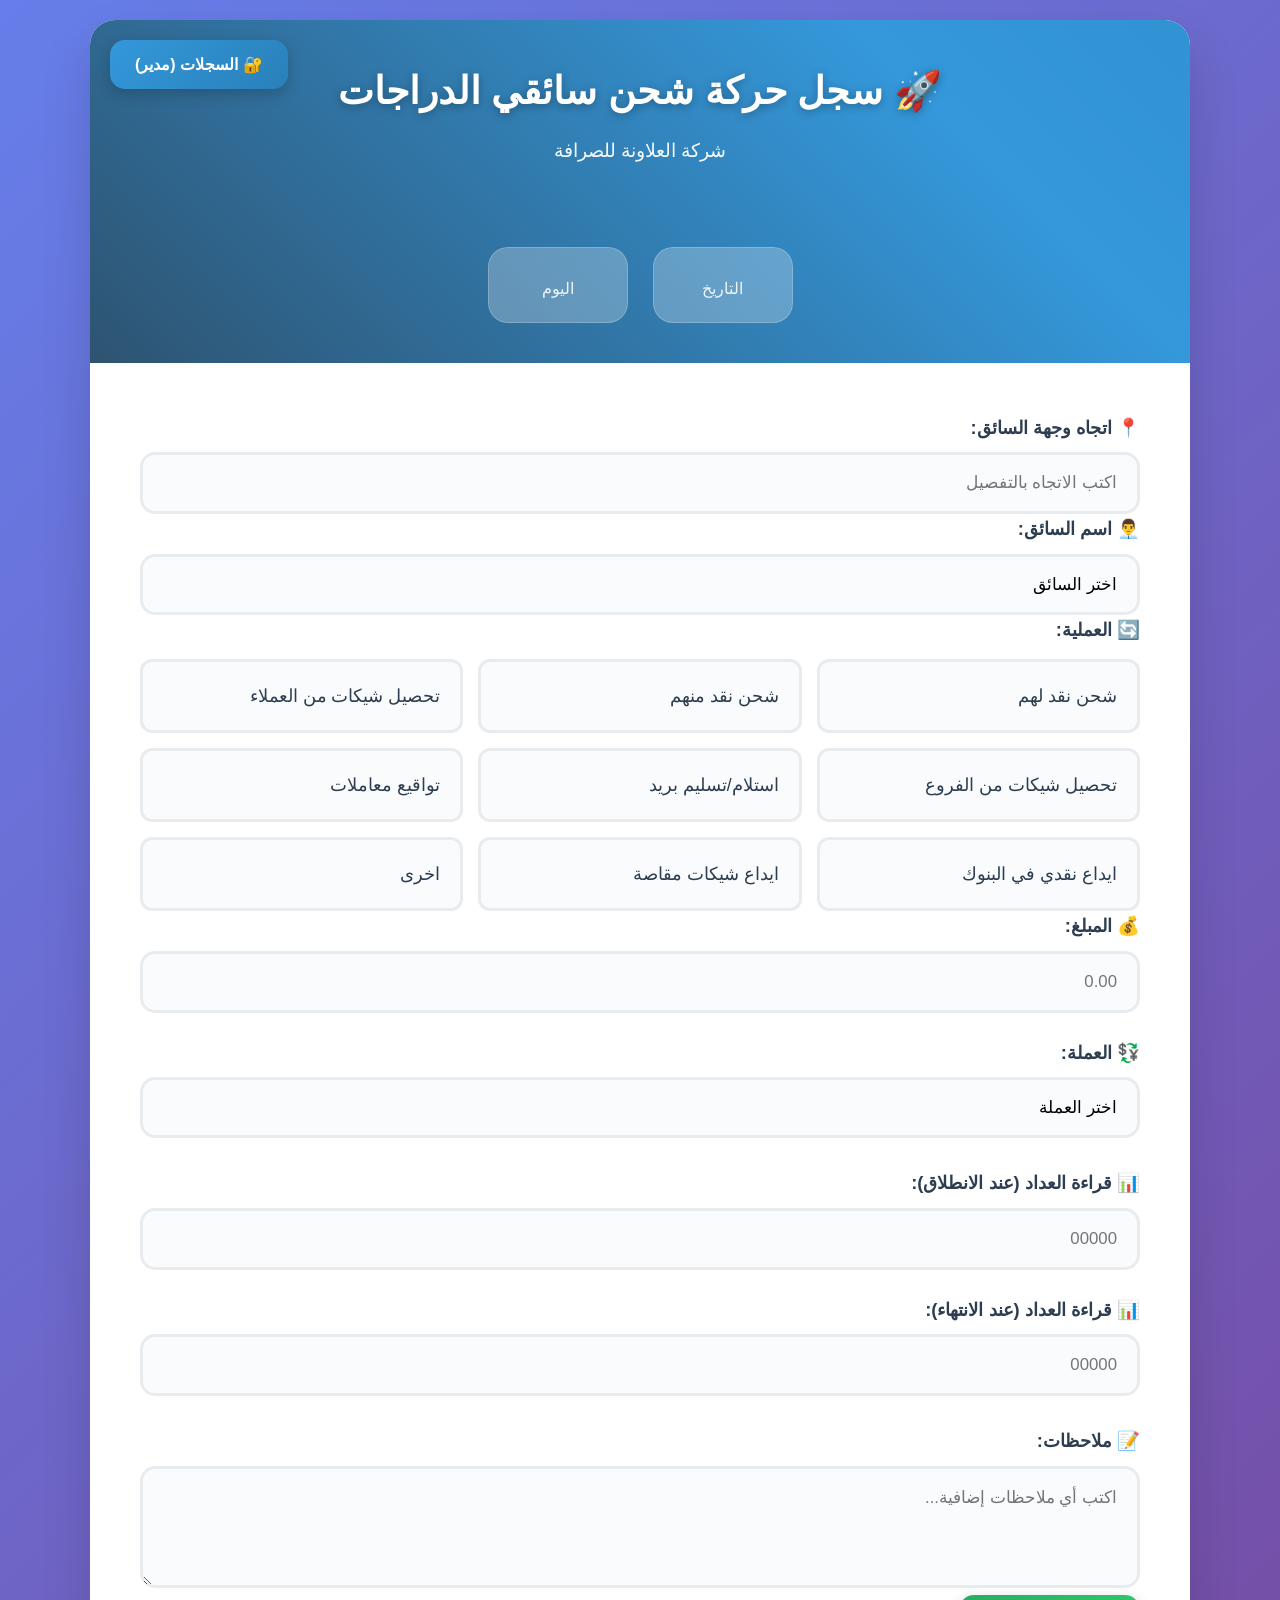
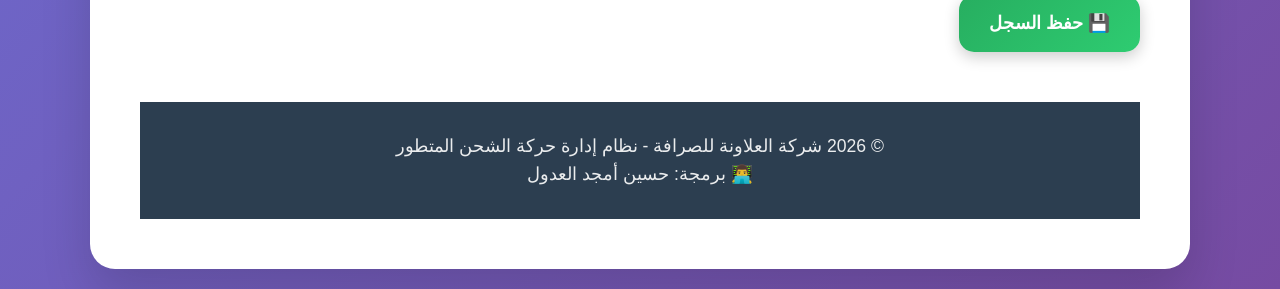
==== index.html @ 85dd545d "Update index.html" ====
<!DOCTYPE html>
<html lang="ar" dir="rtl">
<head>
    <meta charset="UTF-8">
    <meta name="viewport" content="width=device-width, initial-scale=1.0">
    <title>سجل حركة شحن سائقي الدراجات - شركة العلاونة للصرافة</title>
    <link rel="stylesheet" href="style.css">
</head>
<body>
    <!-- الصفحة الرئيسية (تظهر مباشرة) -->
    <div id="mainContent" class="container">
        <div class="header">
            <h1>🚀 سجل حركة شحن سائقي الدراجات</h1>
            <p>شركة العلاونة للصرافة</p>
            
            <!-- زر السجلات (محمي بكلمة سر) -->
            <div class="records-toggle">
                <button class="btn btn-primary" onclick="showPasswordScreen()">🔐 السجلات (مدير)</button>
            </div>

            <!-- عرض التاريخ واليوم -->
            <div class="stats">
                <div class="stat-card">
                    <div id="currentDate"></div>
                    <small>التاريخ</small>
                </div>
                <div class="stat-card">
                    <div id="currentDay"></div>
                    <small>اليوم</small>
                </div>
            </div>
        </div>

        <!-- منطقة السجلات (مخفية) -->
        <div id="recordsSection" class="records-section" style="display: none;">
            <div class="records-header">
                <h3>📋 جميع السجلات</h3>
                <button class="btn btn-danger" onclick="clearAllRecords()">🗑️ مسح جميع السجلات</button>
                <button class="btn btn-secondary" onclick="hideRecords()">🔙 العودة</button>
            </div>
            <div id="historyList" class="history-list"></div>
        </div>

        <div class="form-container">
            <!-- رسالة النجاح -->
            <div id="successMessage" class="success-message" style="display: none;">
                ✅ تم حفظ السجل بنجاح! 
                <br><small>تم حفظ السجل محلياً للرجوع إليه لاحقاً</small>
                <button class="print-btn btn" onclick="printRecord()">🖨️ طباعة السجل</button>
            </div>

            <!-- عرض المسافة -->
            <div id="distanceDisplay" class="distance-display" style="display: none;">
                🚗 المسافة المقطوعة: <span id="distanceValue">0</span> كم
            </div>

            <form id="movementForm">
                <div class="form-group full-width">
                    <label>📍 اتجاه وجهة السائق:</label>
                    <input type="text" id="direction" placeholder="اكتب الاتجاه بالتفصيل" required>
                </div>
                
                <div class="form-group full-width">
                    <label>👨‍💼 اسم السائق:</label>
                    <select id="driver" required>
                        <option value="">اختر السائق</option>
                        <option value="امجد العدول">امجد العدول</option>
                        <option value="شادي غوانمة">شادي غوانمة</option>
                        <option value="اسامة ابو داري">اسامة ابو داري</option>
                        <option value="محمد القصير">محمد القصير</option>
                        <option value="منذر مهيرات">منذر مهيرات</option>
                        <option value="صلاح الرفاعي">صلاح الرفاعي</option>
                        <option value="علي الشعلان">علي الشعلان</option>
                        <option value="بهجت الرياحنة">بهجت الرياحنة</option>
                        <option value="أحمد معابره">أحمد معابره</option>
                        <option value="إشتياق الملكاوي">إشتياق الملكاوي</option>
                        <option value="أحمد ابو حماد">أحمد ابو حماد</option>
                    </select>
                </div>

    <div class="form-group full-width">
    <label>🔄 العملية:</label>
    <div class="checkbox-group">
        <div class="checkbox-item">
            <input type="checkbox" id="cashTo" name="operation" value="شحن نقد لهم">
            <label for="cashTo">شحن نقد لهم</label>
        </div>
        <div class="checkbox-item">
            <input type="checkbox" id="cashFrom" name="operation" value="شحن نقد منهم">
            <label for="cashFrom">شحن نقد منهم</label>
        </div>
        <div class="checkbox-item">
            <input type="checkbox" id="checkClients" name="operation" value="تحصيل شيكات من العملاء">
            <label for="checkClients">تحصيل شيكات من العملاء</label>
        </div>
        <div class="checkbox-item">
            <input type="checkbox" id="checkBranches" name="operation" value="تحصيل شيكات من الفروع">
            <label for="checkBranches">تحصيل شيكات من الفروع</label>
        </div>
        <div class="checkbox-item">
            <input type="checkbox" id="mail" name="operation" value="استلام/تسليم بريد">
            <label for="mail">استلام/تسليم بريد</label>
        </div>
        <div class="checkbox-item">
            <input type="checkbox" id="signatures" name="operation" value="تواقيع معاملات">
            <label for="signatures">تواقيع معاملات</label>
        </div>
        <div class="checkbox-item">
            <input type="checkbox" id="cashDeposit" name="operation" value="ايداع نقدي في البنوك">
            <label for="cashDeposit">ايداع نقدي في البنوك</label>
        </div>
        <div class="checkbox-item">
            <input type="checkbox" id="checkClearing" name="operation" value="ايداع شيكات مقاصة">
            <label for="checkClearing">ايداع شيكات مقاصة</label>
        </div>
         <div class="checkbox-item">
            <input type="checkbox" id="checkClearing" name="operation" value="ايداع شيكات مقاصة">
            <label for="checkClearing">اخرى</label>
    </div>
</div>

                <div class="form-row">
                    <div class="form-group full-width">
                        <label>💰 المبلغ:</label>
                        <input type="number" id="amount" placeholder="0.00" step="0.01" required>
                    </div>
                    <div class="form-group full-width">
                        <label>💱 العملة:</label>
                        <select id="currency" required>
                            <option value="">اختر العملة</option>
                            <option value="دولار أمريكي (USD)">دولار أمريكي (USD) $</option>
                            <option value="يورو (EUR)">يورو (EUR) €</option>
                            <option value="دينار أردني (JOD)">دينار أردني (JOD) JD</option>
                            <option value="ريال سعودي (SAR)">ريال سعودي (SAR) ر.س</option>
                            <option value="درهم إماراتي (AED)">درهم إماراتي (AED) درهم</option>
                            <option value="ليرة سورية (SYP)">ليرة سورية (SYP) ل.س</option>
                            <option value="جنيه مصري (EGP)">جنيه مصري (EGP) ج.م</option>
                            <option value="أونصة ذهب">🪙 أونصة ذهب</option>
                            <option value="أونصة فضة">☁️ أونصة فضة</option>   
                              
                            <option value="أخرى">➕ أخرى</option>
                        </select>
                    </div>
                </div>

                <div class="form-row">
                    <div class="form-group full-width">
                        <label>📊 قراءة العداد (عند الانطلاق):</label>
                        <input type="number" id="startOdometer" placeholder="00000" step="0.1" required>
                    </div>
                    <div class="form-group full-width">
                        <label>📊 قراءة العداد (عند الانتهاء):</label>
                        <input type="number" id="endOdometer" placeholder="00000" step="0.1" required>
                    </div>
                </div>

                <div class="form-group full-width">
                    <label>📝 ملاحظات:</label>
                    <textarea id="notes" rows="4" placeholder="اكتب أي ملاحظات إضافية..."></textarea>
                </div>

                <button type="submit" class="btn btn-success">💾 حفظ السجل</button>
            </form>

            <div class="footer">
                <p>© 2026 شركة العلاونة للصرافة - نظام إدارة حركة الشحن المتطور<br>
                👨‍💻 برمجة: حسين أمجد العدول</p>
            </div>
        </div>
    </div>

    <!-- شاشة كلمة السر للسجلات فقط -->
    <div id="passwordScreen" class="password-overlay" style="display: none;">
        <div class="password-container">
            <h2>🔐 دخول المدير - السجلات</h2>
            <p>أدخل كلمة السر (4 أرقام)</p>
            <input type="password" id="managerPassword" maxlength="4" placeholder="____" class="password-input">
            <div class="password-buttons">
                <button class="btn" onclick="checkPasswordForRecords()">✅ دخول السجلات</button>
                <button class="btn btn-danger" onclick="hidePasswordScreen()">❌ إلغاء</button>
            </div>
        </div>
    </div>

<script src="script.js"></script>
</body>
</html>
---- style.css ----
* {
    margin: 0;
    padding: 0;
    box-sizing: border-box;
}

body {
    font-family: 'Segoe UI', Tahoma, Geneva, Verdana, sans-serif;
    background: linear-gradient(135deg, #667eea 0%, #764ba2 100%);
    min-height: 100vh;
    padding: 20px;
    line-height: 1.6;
    direction: rtl;
}

/* شاشة كلمة السر */
.password-overlay {
    position: fixed;
    top: 0;
    left: 0;
    width: 100%;
    height: 100%;
    background: rgba(0,0,0,0.9);
    display: flex;
    justify-content: center;
    align-items: center;
    z-index: 10000;
    backdrop-filter: blur(10px);
}

.password-container {
    background: white;
    padding: 60px 40px;
    border-radius: 25px;
    text-align: center;
    box-shadow: 0 30px 60px rgba(0,0,0,0.4);
    max-width: 400px;
    width: 90%;
    animation: slideIn 0.5s ease-out;
}

@keyframes slideIn {
    from {
        opacity: 0;
        transform: translateY(-50px) scale(0.9);
    }
    to {
        opacity: 1;
        transform: translateY(0) scale(1);
    }
}

.password-container h2 {
    color: #2c3e50;
    margin-bottom: 10px;
    font-size: 2.2em;
}

.password-container p {
    color: #7f8c8d;
    margin-bottom: 30px;
    font-size: 1.1em;
}

.password-input {
    width: 100%;
    padding: 25px;
    font-size: 2.5em;
    text-align: center;
    border: 4px solid #e9ecef;
    border-radius: 20px;
    margin-bottom: 30px;
    letter-spacing: 0.3em;
    font-weight: bold;
    background: #fafbfc;
    transition: all 0.3s ease;
}

.password-input:focus {
    outline: none;
    border-color: #3498db;
    box-shadow: 0 0 0 4px rgba(52, 152, 219, 0.2);
    background: white;
}

.password-buttons {
    display: flex;
    gap: 15px;
    justify-content: center;
    flex-wrap: wrap;
}

.container {
    max-width: 1100px;
    margin: 0 auto;
    background: white;
    border-radius: 25px;
    box-shadow: 0 25px 50px rgba(0,0,0,0.15);
    overflow: hidden;
}

.header {
    background: linear-gradient(45deg, #2c3e50, #3498db, #2980b9);
    background-size: 200% 200%;
    animation: gradientShift 10s ease infinite;
    color: white;
    padding: 40px;
    text-align: center;
    position: relative;
}

@keyframes gradientShift {
    0% { background-position: 0% 50%; }
    50% { background-position: 100% 50%; }
    100% { background-position: 0% 50%; }
}

.header h1 {
    font-size: 2.4em;
    margin-bottom: 15px;
    text-shadow: 0 2px 10px rgba(0,0,0,0.3);
}

.header p {
    opacity: 0.95;
    font-size: 1.2em;
    font-weight: 500;
}

/* زر السجلات في أعلى اليسار */
.records-toggle {
    position: absolute;
    top: 20px;
    left: 20px;
}

.stats {
    display: flex;
    justify-content: center;
    gap: 25px;
    margin-top: 80px;
    flex-wrap: wrap;
}

.stat-card {
    background: rgba(255,255,255,0.25);
    padding: 20px 30px;
    border-radius: 20px;
    backdrop-filter: blur(15px);
    border: 1px solid rgba(255,255,255,0.2);
    text-align: center;
    min-width: 140px;
    transition: all 0.3s ease;
}

.stat-card:hover {
    transform: translateY(-5px);
    background: rgba(255,255,255,0.35);
}

.stat-card > div {
    font-size: 2.2em;
    font-weight: bold;
    margin-bottom: 8px;
    background: linear-gradient(45deg, #fff, #f8f9fa);
    -webkit-background-clip: text;
    -webkit-text-fill-color: transparent;
    background-clip: text;
}

.stat-card small {
    opacity: 0.9;
    font-size: 1em;
    font-weight: 500;
}

/* منطقة السجلات */
.records-section {
    background: #f8f9fa;
    border-bottom: 4px solid #e9ecef;
    padding: 25px 50px;
}

.records-header {
    display: flex;
    justify-content: space-between;
    align-items: center;
    margin-bottom: 25px;
    flex-wrap: wrap;
    gap: 15px;
}

.records-header h3 {
    color: #2c3e50;
    font-size: 1.8em;
}

.history-list {
    max-height: 500px;
    overflow-y: auto;
    padding: 10px 0;
}

.history-item {
    background: white;
    margin-bottom: 15px;
    padding: 25px;
    border-radius: 15px;
    box-shadow: 0 5px 15px rgba(0,0,0,0.08);
    border-right: 5px solid #3498db;
    transition: all 0.3s ease;
}

.history-item:hover {
    transform: translateY(-3px);
    box-shadow: 0 10px 25px rgba(0,0,0,0.15);
}

.form-container {
    padding: 50px;
}

.form-row {
    display: grid;
    grid-template-columns: 1fr 1fr;
    gap: 25px;
    margin-bottom: 30px;
}

.form-group {
    margin-bottom: 0;
}

.form-group.full-width {
    grid-column: 1 / -1;
}

.form-group label {
    display: block;
    margin-bottom: 10px;
    font-weight: 600;
    color: #2c3e50;
    font-size: 1.15em;
}

.form-group input,
.form-group select,
.form-group textarea {
    width: 100%;
    padding: 18px 20px;
    border: 3px solid #e9ecef;
    border-radius: 15px;
    font-size: 1.05em;
    transition: all 0.4s ease;
    background: #fafbfc;
    font-family: inherit;
}

.form-group input:focus,
.form-group select:focus,
.form-group textarea:focus {
    outline: none;
    border-color: #3498db;
    background: white;
    box-shadow: 0 0 0 4px rgba(52, 152, 219, 0.15);
}

.checkbox-group {
    display: grid;
    grid-template-columns: repeat(auto-fit, minmax(300px, 1fr));
    gap: 15px;
    margin-top: 15px;
}

.checkbox-item {
    padding: 20px;
    border: 3px solid #e9ecef;
    border-radius: 12px;
    cursor: pointer;
    transition: all 0.3s ease;
    background: #fafbfc;
    position: relative;
}

.checkbox-item.selected {
    border-color: #3498db;
    background: linear-gradient(135deg, #3498db, #2980b9);
    color: white;
    box-shadow: 0 5px 15px rgba(52, 152, 219, 0.3);
}

.checkbox-item input[type="checkbox"] {
    display: none;
}

.checkbox-item label {
    font-weight: 500;
    cursor: pointer;
    margin: 0;
    font-size: 1.1em;
    display: flex;
    align-items: center;
    gap: 10px;
}

.distance-display {
    background: linear-gradient(135deg, #27ae60, #2ecc71);
    color: white;
    padding: 20px 30px;
    border-radius: 15px;
    margin: 20px 0;
    font-size: 1.3em;
    font-weight: bold;
    text-align: center;
    box-shadow: 0 10px 30px rgba(39, 174, 96, 0.4);
}

.success-message {
    background: linear-gradient(135deg, #27ae60, #2ecc71);
    color: white;
    padding: 25px 30px;
    border-radius: 15px;
    margin: 25px 0;
    text-align: center;
    box-shadow: 0 10px 30px rgba(39, 174, 96, 0.4);
}

.print-btn {
    margin-top: 15px;
    padding: 12px 25px;
    background: rgba(255,255,255,0.2);
    border: 2px solid rgba(255,255,255,0.3);
    color: white;
    font-weight: bold;
}

.btn {
    padding: 18px 30px;
    border: none;
    border-radius: 15px;
    font-size: 1.1em;
    font-weight: bold;
    cursor: pointer;
    transition: all 0.3s ease;
    text-decoration: none;
    display: inline-block;
    box-shadow: 0 5px 15px rgba(0,0,0,0.2);
}

.btn-success {
    background: linear-gradient(135deg, #27ae60, #2ecc71);
    color: white;
}

.btn-success:hover {
    transform: translateY(-3px);
    box-shadow: 0 15px 30px rgba(39, 174, 96, 0.4);
}

.btn-primary {
    background: linear-gradient(135deg, #3498db, #2980b9);
    color: white;
    padding: 15px 25px;
    font-size: 1em;
}

.btn-primary:hover {
    transform: translateY(-2px);
    box-shadow: 0 10px 25px rgba(52, 152, 219, 0.4);
}

.btn-danger {
    background: linear-gradient(135deg, #e74c3c, #c0392b);
    color: white;
    border: 2px solid #d63031;
}

.btn-danger:hover {
    background: linear-gradient(135deg, #c0392b, #a93226);
    box-shadow: 0 10px 25px rgba(231, 76, 60, 0.5);
    transform: translateY(-2px);
}

.btn-secondary {
    background: linear-gradient(135deg, #95a5a6, #7f8c8d);
    color: white;
}

.btn-secondary:hover {
    background: linear-gradient(135deg, #7f8c8d, #6c757d);
    transform: translateY(-2px);
    box-shadow: 0 10px 25px rgba(149, 165, 166, 0.4);
}

.footer {
    background: #2c3e50;
    color: white;
    text-align: center;
    padding: 30px;
    margin-top: 50px;
}

.footer p {
    font-size: 1.1em;
    line-height: 1.6;
    opacity: 0.9;
}

/* التصميم المتجاوب */
@media (max-width: 768px) {
    body {
        padding: 10px;
    }
    
    .container {
        margin: 10px;
        border-radius: 20px;
    }
    
    .header {
        padding: 30px 20px;
    }
    
    .header h1 {
        font-size: 2em;
    }
    
    .records-toggle {
        position: static;
        margin: 20px 0;
        text-align: center;
    }
    
    .stats {
        margin-top: 20px;
        gap: 15px;
    }
    
    .stat-card {
        min-width: 120px;
        padding: 15px 20px;
    }
    
    .form-row {
        grid-template-columns: 1fr;
        gap: 20px;
    }
    
    .form-container {
        padding: 30px 20px;
    }
    
    .form-group input,
    .form-group select,
    .form-group textarea {
        padding: 25px 20px;
        font-size: 1.3em;
    }
    
    .checkbox-group {
        grid-template-columns: 1fr;
    }
    
    .btn {
        padding: 25px 30px;
        font-size: 1.4em;
        width: 100%;
        margin-bottom: 15px;
    }
    
    .password-buttons {
        flex-direction: column;
    }
    
    .password-input {
        font-size: 2em;
        padding: 30px 20px;
    }
    
    .records-section {
        padding: 20px;
    }
    
    .history-list {
        max-height: 400px;
    }
    
    .records-header {
        flex-direction: column;
        text-align: center;
        gap: 20px;
    }
}

select {
    appearance: none;
    -webkit-appearance: none;
    -moz-appearance: none;
    background-image: url("data:image/svg+xml;charset=UTF-8,%3csvg xmlns='http://www.w3.org/2000/svg' viewBox='0 0 24 24' fill='%233498db'%3e%3cpath d='M7 10l5 5 5-5z'/%3e%3c/svg%3e");
    background-repeat: no-repeat;
    background-position: left 20px center;
    background-size: 24px;
    padding-right: 50px;
    cursor: pointer;
}

@media (max-width: 768px) {
    select {
        font-size: 1.4em;
        padding: 25px 60px 25px 25px;
    }
}
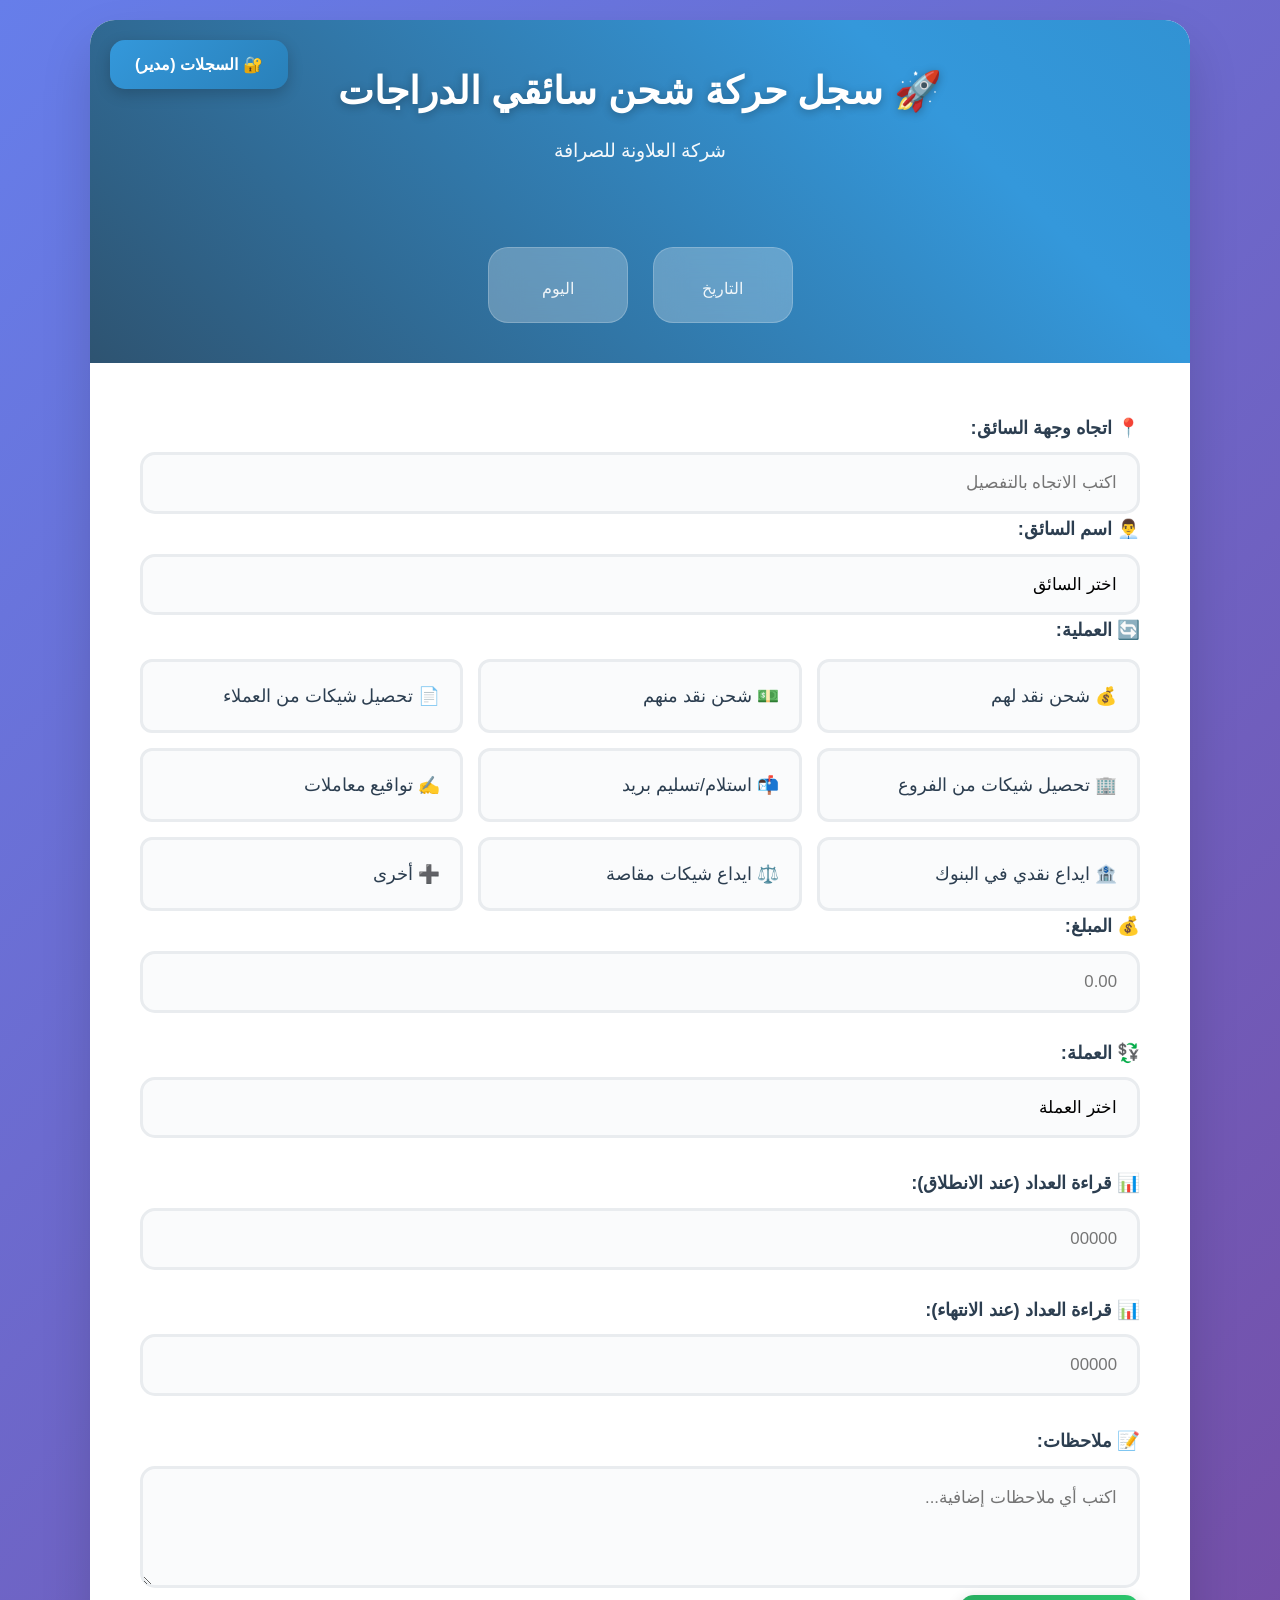
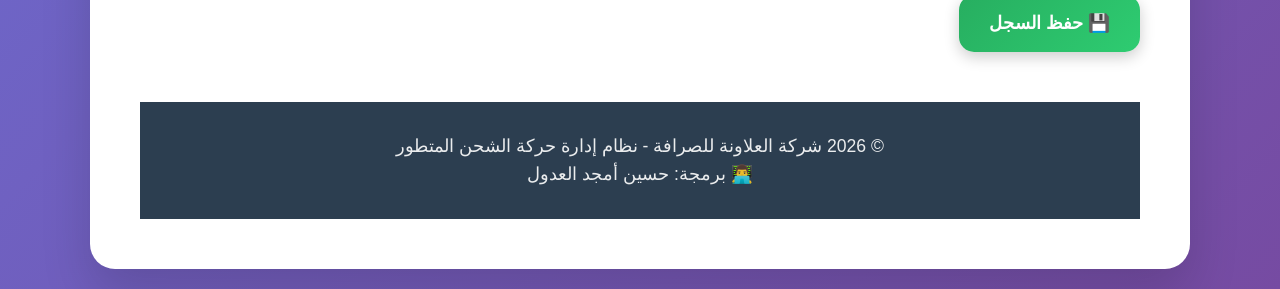
==== commit e02df478: "Update index.html" ====
--- a/index.html
+++ b/index.html
@@ -78,47 +78,47 @@
                     </select>
                 </div>
 
-    <div class="form-group full-width">
+<div class="form-group full-width">
     <label>🔄 العملية:</label>
     <div class="checkbox-group">
         <div class="checkbox-item">
-            <input type="checkbox" id="cashTo" name="operation" value="شحن نقد لهم">
-            <label for="cashTo">شحن نقد لهم</label>
+            <input type="checkbox" id="cashTo1" name="operation" value="شحن نقد لهم">
+            <label for="cashTo1">💰 شحن نقد لهم</label>
         </div>
         <div class="checkbox-item">
-            <input type="checkbox" id="cashFrom" name="operation" value="شحن نقد منهم">
-            <label for="cashFrom">شحن نقد منهم</label>
+            <input type="checkbox" id="cashFrom1" name="operation" value="شحن نقد منهم">
+            <label for="cashFrom1">💵 شحن نقد منهم</label>
         </div>
         <div class="checkbox-item">
-            <input type="checkbox" id="checkClients" name="operation" value="تحصيل شيكات من العملاء">
-            <label for="checkClients">تحصيل شيكات من العملاء</label>
+            <input type="checkbox" id="checkClients1" name="operation" value="تحصيل شيكات من العملاء">
+            <label for="checkClients1">📄 تحصيل شيكات من العملاء</label>
         </div>
         <div class="checkbox-item">
-            <input type="checkbox" id="checkBranches" name="operation" value="تحصيل شيكات من الفروع">
-            <label for="checkBranches">تحصيل شيكات من الفروع</label>
+            <input type="checkbox" id="checkBranches1" name="operation" value="تحصيل شيكات من الفروع">
+            <label for="checkBranches1">🏢 تحصيل شيكات من الفروع</label>
         </div>
         <div class="checkbox-item">
-            <input type="checkbox" id="mail" name="operation" value="استلام/تسليم بريد">
-            <label for="mail">استلام/تسليم بريد</label>
+            <input type="checkbox" id="mail1" name="operation" value="استلام/تسليم بريد">
+            <label for="mail1">📬 استلام/تسليم بريد</label>
         </div>
         <div class="checkbox-item">
-            <input type="checkbox" id="signatures" name="operation" value="تواقيع معاملات">
-            <label for="signatures">تواقيع معاملات</label>
+            <input type="checkbox" id="signatures1" name="operation" value="تواقيع معاملات">
+            <label for="signatures1">✍️ تواقيع معاملات</label>
         </div>
         <div class="checkbox-item">
-            <input type="checkbox" id="cashDeposit" name="operation" value="ايداع نقدي في البنوك">
-            <label for="cashDeposit">ايداع نقدي في البنوك</label>
+            <input type="checkbox" id="cashDeposit1" name="operation" value="ايداع نقدي في البنوك">
+            <label for="cashDeposit1">🏦 ايداع نقدي في البنوك</label>
         </div>
         <div class="checkbox-item">
-            <input type="checkbox" id="checkClearing" name="operation" value="ايداع شيكات مقاصة">
-            <label for="checkClearing">ايداع شيكات مقاصة</label>
+            <input type="checkbox" id="checkClearing1" name="operation" value="ايداع شيكات مقاصة">
+            <label for="checkClearing1">⚖️ ايداع شيكات مقاصة</label>
         </div>
-         <div class="checkbox-item">
-            <input type="checkbox" id="checkClearing" name="operation" value="ايداع شيكات مقاصة">
-            <label for="checkClearing">اخرى</label>
+        <div class="checkbox-item">
+            <input type="checkbox" id="other1" name="operation" value="أخرى">
+            <label for="other1">➕ أخرى</label>
+        </div>
     </div>
 </div>
-
                 <div class="form-row">
                     <div class="form-group full-width">
                         <label>💰 المبلغ:</label>
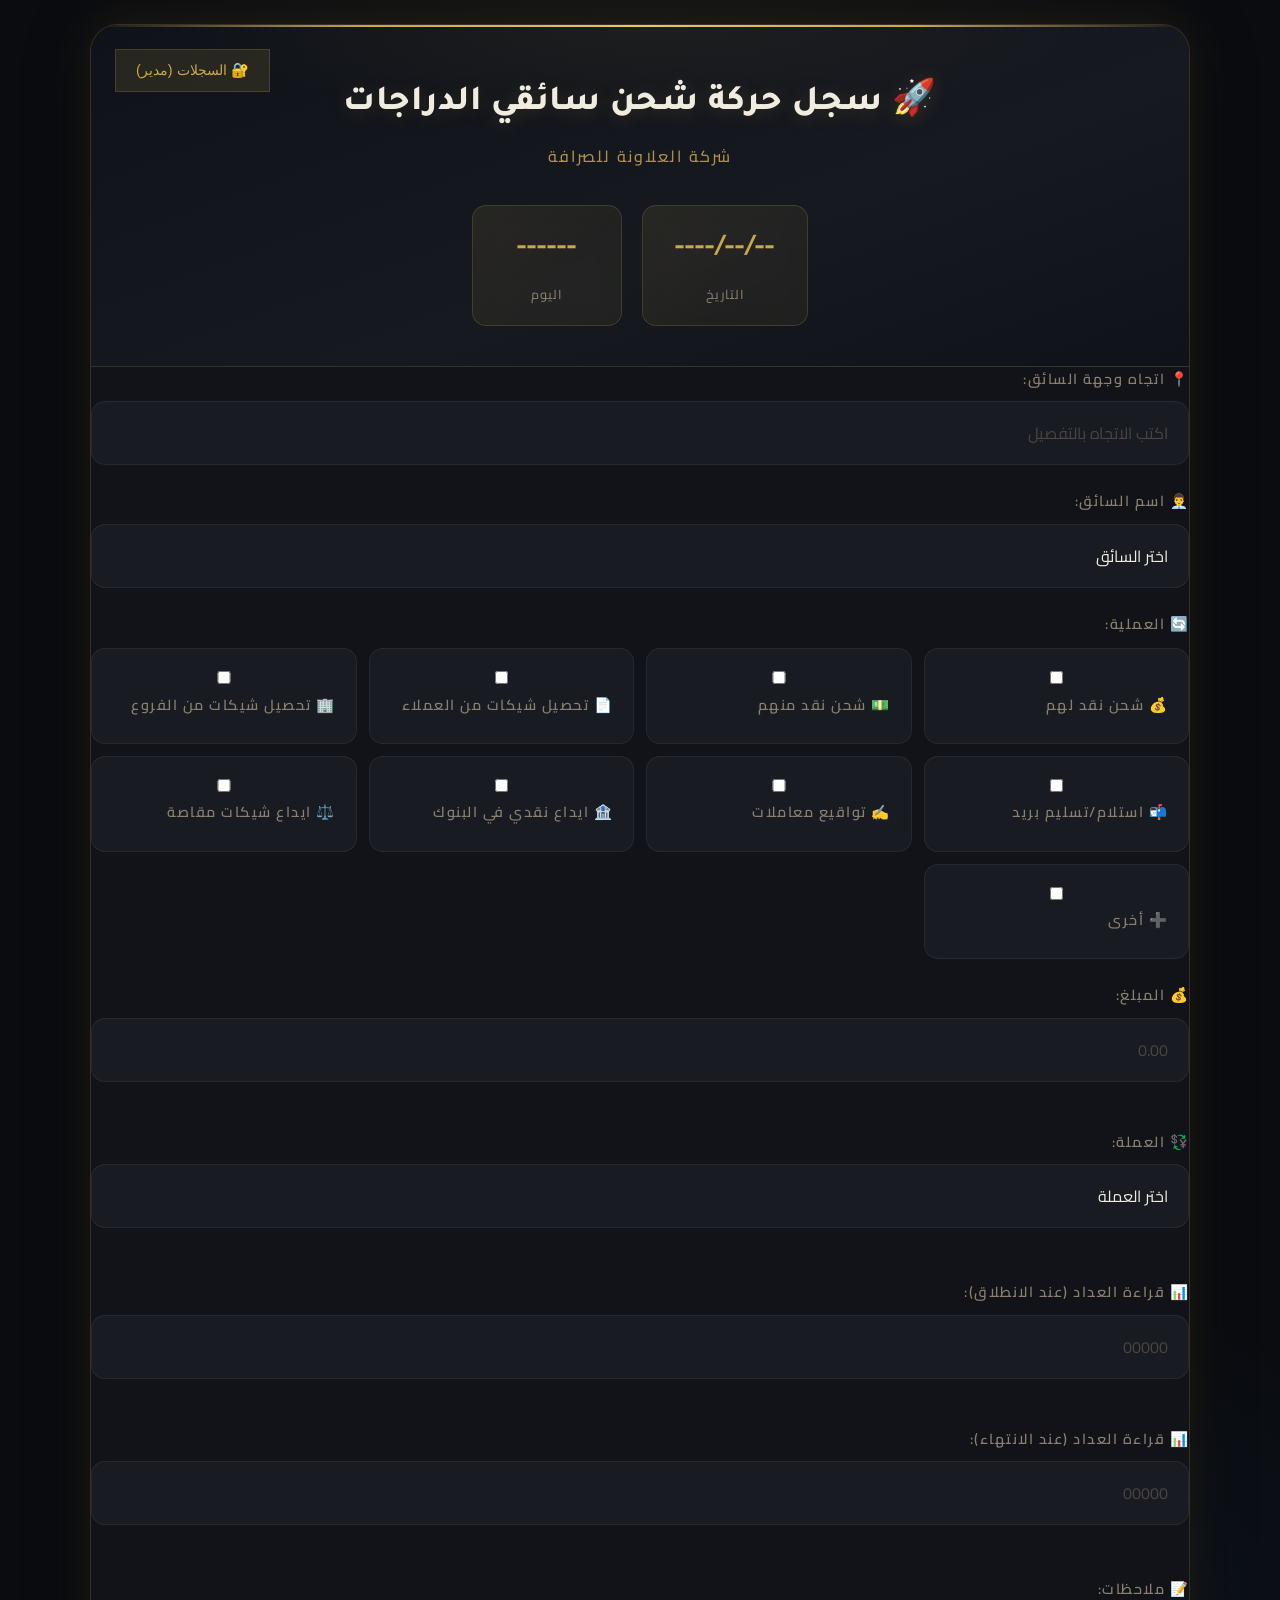
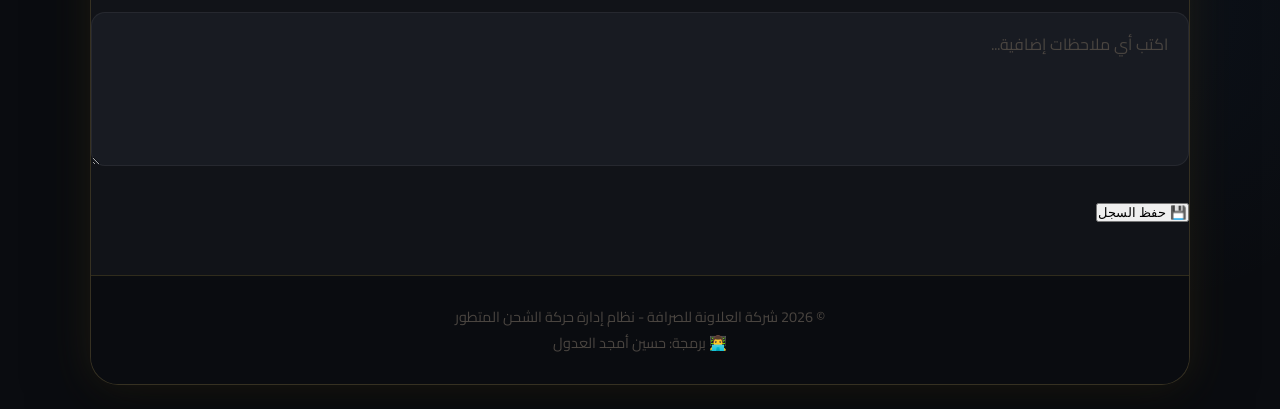
==== commit b9d09214: "Fix HTML encoding issues in index.html" ====
--- a/index.html
+++ b/index.html
@@ -7,25 +7,25 @@
     <link rel="stylesheet" href="style.css">
 </head>
 <body>
-    <!-- الصفحة الرئيسية (تظهر مباشرة) -->
+    <!-- الصفحة الرئيسية -->
     <div id="mainContent" class="container">
         <div class="header">
             <h1>🚀 سجل حركة شحن سائقي الدراجات</h1>
             <p>شركة العلاونة للصرافة</p>
-            
+
             <!-- زر السجلات (محمي بكلمة سر) -->
             <div class="records-toggle">
-                <button class="btn btn-primary" onclick="showPasswordScreen()">🔐 السجلات (مدير)</button>
+                <button class="btn btn-primary" id="showRecordsBtn">🔐 السجلات (مدير)</button>
             </div>
 
             <!-- عرض التاريخ واليوم -->
             <div class="stats">
                 <div class="stat-card">
-                    <div id="currentDate"></div>
+                    <div id="currentDate" class="stat-value">--/--/----</div>
                     <small>التاريخ</small>
                 </div>
                 <div class="stat-card">
-                    <div id="currentDay"></div>
+                    <div id="currentDay" class="stat-value">------</div>
                     <small>اليوم</small>
                 </div>
             </div>
@@ -35,8 +35,10 @@
         <div id="recordsSection" class="records-section" style="display: none;">
             <div class="records-header">
                 <h3>📋 جميع السجلات</h3>
-                <button class="btn btn-danger" onclick="clearAllRecords()">🗑️ مسح جميع السجلات</button>
-                <button class="btn btn-secondary" onclick="hideRecords()">🔙 العودة</button>
+                <div style="display:flex;gap:10px;flex-wrap:wrap">
+                    <button class="btn btn-danger" id="clearRecordsBtn">🗑️ مسح جميع السجلات</button>
+                    <button class="btn btn-secondary" id="hideRecordsBtn">🔙 العودة</button>
+                </div>
             </div>
             <div id="historyList" class="history-list"></div>
         </div>
@@ -44,7 +46,7 @@
         <div class="form-container">
             <!-- رسالة النجاح -->
             <div id="successMessage" class="success-message" style="display: none;">
-                ✅ تم حفظ السجل بنجاح! 
+                ✅ تم حفظ السجل بنجاح!
                 <br><small>تم حفظ السجل محلياً للرجوع إليه لاحقاً</small>
                 <button class="print-btn btn" onclick="printRecord()">🖨️ طباعة السجل</button>
             </div>
@@ -59,7 +61,7 @@
                     <label>📍 اتجاه وجهة السائق:</label>
                     <input type="text" id="direction" placeholder="اكتب الاتجاه بالتفصيل" required>
                 </div>
-                
+
                 <div class="form-group full-width">
                     <label>👨‍💼 اسم السائق:</label>
                     <select id="driver" required>
@@ -78,47 +80,48 @@
                     </select>
                 </div>
 
-<div class="form-group full-width">
-    <label>🔄 العملية:</label>
-    <div class="checkbox-group">
-        <div class="checkbox-item">
-            <input type="checkbox" id="cashTo1" name="operation" value="شحن نقد لهم">
-            <label for="cashTo1">💰 شحن نقد لهم</label>
-        </div>
-        <div class="checkbox-item">
-            <input type="checkbox" id="cashFrom1" name="operation" value="شحن نقد منهم">
-            <label for="cashFrom1">💵 شحن نقد منهم</label>
-        </div>
-        <div class="checkbox-item">
-            <input type="checkbox" id="checkClients1" name="operation" value="تحصيل شيكات من العملاء">
-            <label for="checkClients1">📄 تحصيل شيكات من العملاء</label>
-        </div>
-        <div class="checkbox-item">
-            <input type="checkbox" id="checkBranches1" name="operation" value="تحصيل شيكات من الفروع">
-            <label for="checkBranches1">🏢 تحصيل شيكات من الفروع</label>
-        </div>
-        <div class="checkbox-item">
-            <input type="checkbox" id="mail1" name="operation" value="استلام/تسليم بريد">
-            <label for="mail1">📬 استلام/تسليم بريد</label>
-        </div>
-        <div class="checkbox-item">
-            <input type="checkbox" id="signatures1" name="operation" value="تواقيع معاملات">
-            <label for="signatures1">✍️ تواقيع معاملات</label>
-        </div>
-        <div class="checkbox-item">
-            <input type="checkbox" id="cashDeposit1" name="operation" value="ايداع نقدي في البنوك">
-            <label for="cashDeposit1">🏦 ايداع نقدي في البنوك</label>
-        </div>
-        <div class="checkbox-item">
-            <input type="checkbox" id="checkClearing1" name="operation" value="ايداع شيكات مقاصة">
-            <label for="checkClearing1">⚖️ ايداع شيكات مقاصة</label>
-        </div>
-        <div class="checkbox-item">
-            <input type="checkbox" id="other1" name="operation" value="أخرى">
-            <label for="other1">➕ أخرى</label>
-        </div>
-    </div>
-</div>
+                <div class="form-group full-width">
+                    <label>🔄 العملية:</label>
+                    <div class="checkbox-group">
+                        <div class="checkbox-item">
+                            <input type="checkbox" id="cashTo1" name="operation" value="شحن نقد لهم">
+                            <label for="cashTo1">💰 شحن نقد لهم</label>
+                        </div>
+                        <div class="checkbox-item">
+                            <input type="checkbox" id="cashFrom1" name="operation" value="شحن نقد منهم">
+                            <label for="cashFrom1">💵 شحن نقد منهم</label>
+                        </div>
+                        <div class="checkbox-item">
+                            <input type="checkbox" id="checkClients1" name="operation" value="تحصيل شيكات من العملاء">
+                            <label for="checkClients1">📄 تحصيل شيكات من العملاء</label>
+                        </div>
+                        <div class="checkbox-item">
+                            <input type="checkbox" id="checkBranches1" name="operation" value="تحصيل شيكات من الفروع">
+                            <label for="checkBranches1">🏢 تحصيل شيكات من الفروع</label>
+                        </div>
+                        <div class="checkbox-item">
+                            <input type="checkbox" id="mail1" name="operation" value="استلام/تسليم بريد">
+                            <label for="mail1">📬 استلام/تسليم بريد</label>
+                        </div>
+                        <div class="checkbox-item">
+                            <input type="checkbox" id="signatures1" name="operation" value="تواقيع معاملات">
+                            <label for="signatures1">✍️ تواقيع معاملات</label>
+                        </div>
+                        <div class="checkbox-item">
+                            <input type="checkbox" id="cashDeposit1" name="operation" value="ايداع نقدي في البنوك">
+                            <label for="cashDeposit1">🏦 ايداع نقدي في البنوك</label>
+                        </div>
+                        <div class="checkbox-item">
+                            <input type="checkbox" id="checkClearing1" name="operation" value="ايداع شيكات مقاصة">
+                            <label for="checkClearing1">⚖️ ايداع شيكات مقاصة</label>
+                        </div>
+                        <div class="checkbox-item">
+                            <input type="checkbox" id="other1" name="operation" value="أخرى">
+                            <label for="other1">➕ أخرى</label>
+                        </div>
+                    </div>
+                </div>
+
                 <div class="form-row">
                     <div class="form-group full-width">
                         <label>💰 المبلغ:</label>
@@ -136,8 +139,7 @@
                             <option value="ليرة سورية (SYP)">ليرة سورية (SYP) ل.س</option>
                             <option value="جنيه مصري (EGP)">جنيه مصري (EGP) ج.م</option>
                             <option value="أونصة ذهب">🪙 أونصة ذهب</option>
-                            <option value="أونصة فضة">☁️ أونصة فضة</option>   
-                              
+                            <option value="أونصة فضة">☁️ أونصة فضة</option>
                             <option value="أخرى">➕ أخرى</option>
                         </select>
                     </div>
@@ -176,12 +178,13 @@
             <p>أدخل كلمة السر (4 أرقام)</p>
             <input type="password" id="managerPassword" maxlength="4" placeholder="____" class="password-input">
             <div class="password-buttons">
-                <button class="btn" onclick="checkPasswordForRecords()">✅ دخول السجلات</button>
-                <button class="btn btn-danger" onclick="hidePasswordScreen()">❌ إلغاء</button>
+                <button class="btn" id="enterRecordsBtn">✅ دخول السجلات</button>
+                <button class="btn btn-danger" id="cancelPasswordBtn">❌ إلغاء</button>
             </div>
         </div>
     </div>
 
-<script src="script.js"></script>
+    <script src="script.js"></script>
 </body>
-</html>
+                        </html>
+                
--- a/style.css
+++ b/style.css
@@ -1,3 +1,27 @@
+@import url('https://fonts.googleapis.com/css2?family=Cairo:wght@300;400;600;700;900&family=Tajawal:wght@300;400;500;700;800&display=swap');
+
+:root {
+    --gold: #c9a84c;
+    --gold-light: #e8c96a;
+    --gold-dim: rgba(201, 168, 76, 0.15);
+    --dark-bg: #0a0c10;
+    --dark-card: #111318;
+    --dark-surface: #181b22;
+    --dark-border: rgba(201, 168, 76, 0.2);
+    --dark-border-soft: rgba(255,255,255,0.06);
+    --text-primary: #f0ece0;
+    --text-secondary: #8a8070;
+    --text-muted: #4a4540;
+    --blue-accent: #3a7bd5;
+    --green-accent: #2ecc71;
+    --red-accent: #e74c3c;
+    --shadow-gold: 0 0 40px rgba(201, 168, 76, 0.12);
+    --shadow-deep: 0 20px 60px rgba(0,0,0,0.5);
+    --radius-lg: 20px;
+    --radius-md: 14px;
+    --radius-sm: 8px;
+}
+
 * {
     margin: 0;
     padding: 0;
@@ -5,180 +29,166 @@
 }
 
 body {
-    font-family: 'Segoe UI', Tahoma, Geneva, Verdana, sans-serif;
-    background: linear-gradient(135deg, #667eea 0%, #764ba2 100%);
+    font-family: 'Cairo', 'Tajawal', sans-serif;
+    background: var(--dark-bg);
     min-height: 100vh;
-    padding: 20px;
-    line-height: 1.6;
+    padding: 24px;
+    line-height: 1.7;
     direction: rtl;
-}
-
-/* شاشة كلمة السر */
-.password-overlay {
-    position: fixed;
-    top: 0;
-    left: 0;
-    width: 100%;
-    height: 100%;
-    background: rgba(0,0,0,0.9);
-    display: flex;
-    justify-content: center;
-    align-items: center;
-    z-index: 10000;
-    backdrop-filter: blur(10px);
-}
-
-.password-container {
-    background: white;
-    padding: 60px 40px;
-    border-radius: 25px;
-    text-align: center;
-    box-shadow: 0 30px 60px rgba(0,0,0,0.4);
-    max-width: 400px;
-    width: 90%;
-    animation: slideIn 0.5s ease-out;
-}
-
-@keyframes slideIn {
-    from {
-        opacity: 0;
-        transform: translateY(-50px) scale(0.9);
-    }
-    to {
-        opacity: 1;
-        transform: translateY(0) scale(1);
-    }
-}
-
-.password-container h2 {
-    color: #2c3e50;
-    margin-bottom: 10px;
-    font-size: 2.2em;
-}
-
-.password-container p {
-    color: #7f8c8d;
-    margin-bottom: 30px;
-    font-size: 1.1em;
-}
-
-.password-input {
-    width: 100%;
-    padding: 25px;
-    font-size: 2.5em;
-    text-align: center;
-    border: 4px solid #e9ecef;
-    border-radius: 20px;
-    margin-bottom: 30px;
-    letter-spacing: 0.3em;
-    font-weight: bold;
-    background: #fafbfc;
-    transition: all 0.3s ease;
-}
-
-.password-input:focus {
-    outline: none;
-    border-color: #3498db;
-    box-shadow: 0 0 0 4px rgba(52, 152, 219, 0.2);
-    background: white;
-}
-
-.password-buttons {
-    display: flex;
-    gap: 15px;
-    justify-content: center;
-    flex-wrap: wrap;
-}
-
+    color: var(--text-primary);
+    background-image:
+        radial-gradient(ellipse 80% 50% at 50% -10%, rgba(201, 168, 76, 0.08) 0%, transparent 60%),
+        radial-gradient(ellipse 40% 30% at 90% 80%, rgba(58, 123, 213, 0.05) 0%, transparent 50%);
+}
+
+/* ═══════════════════════════════════════
+   CONTAINER
+═══════════════════════════════════════ */
 .container {
     max-width: 1100px;
     margin: 0 auto;
-    background: white;
-    border-radius: 25px;
-    box-shadow: 0 25px 50px rgba(0,0,0,0.15);
+    background: var(--dark-card);
+    border-radius: 28px;
+    border: 1px solid var(--dark-border);
+    box-shadow: var(--shadow-gold), var(--shadow-deep);
     overflow: hidden;
-}
-
+    animation: fadeUp 0.6s ease-out both;
+}
+
+@keyframes fadeUp {
+    from { opacity: 0; transform: translateY(30px); }
+    to   { opacity: 1; transform: translateY(0); }
+}
+
+/* ═══════════════════════════════════════
+   HEADER
+═══════════════════════════════════════ */
 .header {
-    background: linear-gradient(45deg, #2c3e50, #3498db, #2980b9);
-    background-size: 200% 200%;
-    animation: gradientShift 10s ease infinite;
-    color: white;
-    padding: 40px;
+    background: linear-gradient(160deg, #0f1218 0%, #161920 60%, #0f1218 100%);
+    padding: 50px 40px 40px;
     text-align: center;
     position: relative;
-}
-
-@keyframes gradientShift {
-    0% { background-position: 0% 50%; }
-    50% { background-position: 100% 50%; }
-    100% { background-position: 0% 50%; }
+    border-bottom: 1px solid var(--dark-border);
+    overflow: hidden;
+}
+
+.header::before {
+    content: '';
+    position: absolute;
+    top: 0; left: 0; right: 0;
+    height: 2px;
+    background: linear-gradient(90deg, transparent, var(--gold), var(--gold-light), var(--gold), transparent);
+    animation: shimmer 3s ease-in-out infinite;
+}
+
+@keyframes shimmer {
+    0%, 100% { opacity: 0.6; }
+    50% { opacity: 1; }
+}
+
+.header::after {
+    content: '';
+    position: absolute;
+    inset: 0;
+    background: radial-gradient(ellipse 60% 40% at 50% 0%, rgba(201,168,76,0.06) 0%, transparent 70%);
+    pointer-events: none;
 }
 
 .header h1 {
-    font-size: 2.4em;
-    margin-bottom: 15px;
-    text-shadow: 0 2px 10px rgba(0,0,0,0.3);
-}
-
-.header p {
-    opacity: 0.95;
-    font-size: 1.2em;
+    font-family: 'Tajawal', sans-serif;
+    font-size: 2.2em;
+    font-weight: 800;
+    color: var(--text-primary);
+    letter-spacing: 0.5px;
+    margin-bottom: 8px;
+    position: relative;
+    z-index: 1;
+    text-shadow: 0 2px 20px rgba(201,168,76,0.2);
+}
+
+.header > p {
+    font-size: 1em;
+    color: var(--gold);
     font-weight: 500;
-}
-
-/* زر السجلات في أعلى اليسار */
+    letter-spacing: 2px;
+    text-transform: uppercase;
+    position: relative;
+    z-index: 1;
+    opacity: 0.85;
+        }
+/* زر السجلات */
 .records-toggle {
     position: absolute;
-    top: 20px;
-    left: 20px;
-}
-
+    top: 24px;
+    left: 24px;
+    z-index: 10;
+}
+
+/* ═══════════════════════════════════════
+   STAT CARDS (التاريخ واليوم)
+═══════════════════════════════════════ */
 .stats {
     display: flex;
     justify-content: center;
-    gap: 25px;
-    margin-top: 80px;
+    gap: 20px;
+    margin-top: 35px;
     flex-wrap: wrap;
+    position: relative;
+    z-index: 1;
 }
 
 .stat-card {
-    background: rgba(255,255,255,0.25);
-    padding: 20px 30px;
-    border-radius: 20px;
-    backdrop-filter: blur(15px);
-    border: 1px solid rgba(255,255,255,0.2);
+    background: rgba(201, 168, 76, 0.07);
+    border: 1px solid var(--dark-border);
+    padding: 18px 32px;
+    border-radius: var(--radius-md);
     text-align: center;
-    min-width: 140px;
+    min-width: 150px;
+    backdrop-filter: blur(10px);
     transition: all 0.3s ease;
+    position: relative;
+    overflow: hidden;
+}
+
+.stat-card::before {
+    content: '';
+    position: absolute;
+    inset: 0;
+    background: linear-gradient(135deg, rgba(201,168,76,0.04) 0%, transparent 60%);
 }
 
 .stat-card:hover {
-    transform: translateY(-5px);
-    background: rgba(255,255,255,0.35);
-}
-
-.stat-card > div {
-    font-size: 2.2em;
-    font-weight: bold;
-    margin-bottom: 8px;
-    background: linear-gradient(45deg, #fff, #f8f9fa);
-    -webkit-background-clip: text;
-    -webkit-text-fill-color: transparent;
-    background-clip: text;
+    border-color: rgba(201, 168, 76, 0.5);
+    transform: translateY(-3px);
+    box-shadow: 0 10px 30px rgba(201,168,76,0.1);
+}
+
+/* ✅ إصلاح: النص يظهر بوضوح بدون شفافية */
+.stat-value {
+    font-family: 'Tajawal', sans-serif;
+    font-size: 1.9em;
+    font-weight: 700;
+    color: var(--gold);
+    margin-bottom: 4px;
+    min-height: 1.2em;
+    letter-spacing: 1px;
 }
 
 .stat-card small {
-    opacity: 0.9;
-    font-size: 1em;
+    font-size: 0.8em;
+    color: var(--text-secondary);
     font-weight: 500;
-}
-
-/* منطقة السجلات */
+    letter-spacing: 1px;
+    text-transform: uppercase;
+}
+
+/* ═══════════════════════════════════════
+   RECORDS SECTION
+═══════════════════════════════════════ */
 .records-section {
-    background: #f8f9fa;
-    border-bottom: 4px solid #e9ecef;
-    padding: 25px 50px;
+    background: var(--dark-surface);
+    border-bottom: 1px solid var(--dark-border);
+    padding: 30px 50px;
 }
 
 .records-header {
@@ -191,40 +201,53 @@
 }
 
 .records-header h3 {
-    color: #2c3e50;
-    font-size: 1.8em;
+    color: var(--gold);
+    font-size: 1.5em;
+    font-weight: 700;
+    letter-spacing: 0.5px;
 }
 
 .history-list {
     max-height: 500px;
     overflow-y: auto;
-    padding: 10px 0;
-}
+    padding: 4px 0;
+    scrollbar-width: thin;
+    scrollbar-color: var(--gold-dim) transparent;
+}
+
+.history-list::-webkit-scrollbar { width: 4px; }
+.history-list::-webkit-scrollbar-track { background: transparent; }
+.history-list::-webkit-scrollbar-thumb { background: var(--dark-border); border-radius: 4px; }
 
 .history-item {
-    background: white;
-    margin-bottom: 15px;
-    padding: 25px;
-    border-radius: 15px;
-    box-shadow: 0 5px 15px rgba(0,0,0,0.08);
-    border-right: 5px solid #3498db;
+    background: var(--dark-card);
+    margin-bottom: 12px;
+    padding: 22px 25px;
+    border-radius: var(--radius-md);
+    border: 1px solid var(--dark-border-soft);
+    border-right: 3px solid var(--gold);
     transition: all 0.3s ease;
 }
 
 .history-item:hover {
-    transform: translateY(-3px);
-    box-shadow: 0 10px 25px rgba(0,0,0,0.15);
-}
-
+    border-color: var(--dark-border);
+    border-right-color: var(--gold-light);
+    transform: translateX(-4px);
+    box-shadow: 0 8px 24px rgba(0,0,0,0.3);
+    }
+       * ═══════════════════════════════════════
+   FORM CONTAINER
+═══════════════════════════════════════ */
 .form-container {
     padding: 50px;
+    background: var(--dark-card);
 }
 
 .form-row {
     display: grid;
     grid-template-columns: 1fr 1fr;
-    gap: 25px;
-    margin-bottom: 30px;
+    gap: 24px;
+    margin-bottom: 28px;
 }
 
 .form-group {
@@ -233,280 +256,343 @@
 
 .form-group.full-width {
     grid-column: 1 / -1;
+    margin-bottom: 24px;
 }
 
 .form-group label {
     display: block;
     margin-bottom: 10px;
     font-weight: 600;
-    color: #2c3e50;
-    font-size: 1.15em;
+    color: var(--text-secondary);
+    font-size: 0.9em;
+    letter-spacing: 1.5px;
+    text-transform: uppercase;
 }
 
 .form-group input,
 .form-group select,
 .form-group textarea {
     width: 100%;
-    padding: 18px 20px;
-    border: 3px solid #e9ecef;
-    border-radius: 15px;
-    font-size: 1.05em;
-    transition: all 0.4s ease;
-    background: #fafbfc;
-    font-family: inherit;
+    padding: 16px 20px;
+    border: 1px solid var(--dark-border-soft);
+    border-radius: var(--radius-md);
+    font-size: 1em;
+    transition: all 0.3s ease;
+    background: var(--dark-surface);
+    font-family: 'Cairo', sans-serif;
+    color: var(--text-primary);
+    outline: none;
+}
+
+.form-group input::placeholder,
+.form-group textarea::placeholder {
+    color: var(--text-muted);
 }
 
 .form-group input:focus,
 .form-group select:focus,
 .form-group textarea:focus {
-    outline: none;
-    border-color: #3498db;
-    background: white;
-    box-shadow: 0 0 0 4px rgba(52, 152, 219, 0.15);
-}
-
+    border-color: var(--gold);
+    background: rgba(201, 168, 76, 0.04);
+    box-shadow: 0 0 0 3px rgba(201, 168, 76, 0.1);
+}
+
+.form-group select option {
+    background: var(--dark-surface);
+    color: var(--text-primary);
+}
+
+/* ═══════════════════════════════════════
+   CHECKBOX GROUP
+═══════════════════════════════════════ */
 .checkbox-group {
     display: grid;
-    grid-template-columns: repeat(auto-fit, minmax(300px, 1fr));
-    gap: 15px;
-    margin-top: 15px;
+    grid-template-columns: repeat(auto-fit, minmax(260px, 1fr));
+    gap: 12px;
+    margin-top: 12px;
 }
 
 .checkbox-item {
-    padding: 20px;
-    border: 3px solid #e9ecef;
-    border-radius: 12px;
+    padding: 16px 20px;
+    border: 1px solid var(--dark-border-soft);
+    border-radius: var(--radius-md);
     cursor: pointer;
+    transition: all 0.25s ease;
+    background: var(--dark-surface);
+    position: relative;
+    user-select: none;
+    overflow: hidden;
+}
+
+.checkbox-item::before {
+    content: '';
+    position: absolute;
+    top: 0; right: 0;
+    width: 3px;
+    height: 0;
+    background: var(--gold);
+    transition: height 0.3s ease;
+    border-radius: 0 var(--radius-md) var(--radius-md) 0;
+}
+
+.checkbox-item:hover {
+    border-color: var(--dark-border);
+    background: rgba(201, 168, 76, 0.04);
+    transform: translateY(-2px);
+}
+
+.checkbox-item:hover::before {
+    height: 100%;
+}
+
+.checkbox-item.selected {
+    border-color: var(--gold);
+    background: rgba(201, 168, 76, 0.1);
+    box-shadow: 0 4px 20px rgba(201, 168, 76, 0.15);
+}
+
+.checkbox-item.selected::before {
+    height: 100%;
+    }
+        box-shadow: 0 4px 20px rgba(46,204,113,0.25);
+    border: 1px solid rgba(46,204,113,0.3);
+}
+
+.btn-success:hover {
+    transform: translateY(-2px);
+    box-shadow: 0 8px 30px rgba(46,204,113,0.35);
+}
+
+.btn-primary {
+    background: rgba(201, 168, 76, 0.12);
+    color: var(--gold);
+    border: 1px solid var(--dark-border);
+    padding: 12px 20px;
+    font-size: 0.9em;
+}
+
+.btn-primary:hover {
+    background: rgba(201, 168, 76, 0.22);
+    border-color: var(--gold);
+    transform: translateY(-2px);
+    box-shadow: 0 6px 20px rgba(201,168,76,0.15);
+}
+
+.btn-danger {
+    background: rgba(231, 76, 60, 0.1);
+    color: var(--red-accent);
+    border: 1px solid rgba(231,76,60,0.22);
+}
+
+.btn-danger:hover {
+    background: rgba(231, 76, 60, 0.2);
+    border-color: var(--red-accent);
+    transform: translateY(-2px);
+    box-shadow: 0 6px 20px rgba(231,76,60,0.2);
+}
+
+.btn-secondary {
+    background: rgba(255,255,255,0.05);
+    color: var(--text-secondary);
+    border: 1px solid var(--dark-border-soft);
+}
+
+.btn-secondary:hover {
+    background: rgba(255,255,255,0.09);
+    color: var(--text-primary);
+    transform: translateY(-2px);
+}
+
+.print-btn {
+    margin-top: 14px;
+    padding: 10px 22px;
+    background: rgba(255,255,255,0.08);
+    border: 1px solid rgba(255,255,255,0.15);
+    color: var(--green-accent);
+    font-weight: 600;
+    font-size: 0.9em;
+}
+
+/* ═══════════════════════════════════════
+   PASSWORD OVERLAY
+═══════════════════════════════════════ */
+.password-overlay {
+    position: fixed;
+    top: 0; left: 0;
+    width: 100%; height: 100%;
+    background: rgba(5, 7, 10, 0.95);
+    display: flex;
+    justify-content: center;
+    align-items: center;
+    z-index: 10000;
+    backdrop-filter: blur(16px);
+}
+
+.password-container {
+    background: var(--dark-card);
+    padding: 56px 44px;
+    border-radius: 24px;
+    text-align: center;
+    border: 1px solid var(--dark-border);
+    box-shadow: var(--shadow-gold), 0 40px 80px rgba(0,0,0,0.6);
+    max-width: 420px;
+    width: 90%;
+    animation: slideIn 0.4s cubic-bezier(0.34, 1.56, 0.64, 1) both;
+    position: relative;
+    overflow: hidden;
+}
+
+.password-container::before {
+    content: '';
+    position: absolute;
+    top: 0; left: 0; right: 0;
+    height: 2px;
+    background: linear-gradient(90deg, transparent, var(--gold), transparent);
+}
+
+@keyframes slideIn {
+    from { opacity: 0; transform: translateY(-30px) scale(0.92); }
+    to   { opacity: 1; transform: translateY(0) scale(1); }
+}
+
+.password-container h2 {
+    color: var(--gold);
+    margin-bottom: 8px;
+    font-size: 1.8em;
+    font-weight: 800;
+    font-family: 'Tajawal', sans-serif;
+}
+
+.password-container p {
+    color: var(--text-secondary);
+    margin-bottom: 28px;
+    font-size: 0.95em;
+}
+
+.password-input {
+    width: 100%;
+    padding: 22px;
+    font-size: 2.2em;
+    text-align: center;
+    border: 1px solid var(--dark-border);
+    border-radius: var(--radius-md);
+    margin-bottom: 28px;
+    letter-spacing: 0.5em;
+    font-weight: 700;
+    background: var(--dark-surface);
+    color: var(--gold);
     transition: all 0.3s ease;
-    background: #fafbfc;
-    position: relative;
-}
-
-.checkbox-item.selected {
-    border-color: #3498db;
-    background: linear-gradient(135deg, #3498db, #2980b9);
-    color: white;
-    box-shadow: 0 5px 15px rgba(52, 152, 219, 0.3);
-}
-
-.checkbox-item input[type="checkbox"] {
-    display: none;
-}
-
-.checkbox-item label {
-    font-weight: 500;
-    cursor: pointer;
-    margin: 0;
-    font-size: 1.1em;
+    direction: ltr;
+    outline: none;
+    font-family: 'Cairo', sans-serif;
+}
+
+.password-input:focus {
+    border-color: var(--gold);
+    box-shadow: 0 0 0 3px rgba(201, 168, 76, 0.15);
+}
+
+.password-buttons {
     display: flex;
-    align-items: center;
-    gap: 10px;
-}
-
-.distance-display {
-    background: linear-gradient(135deg, #27ae60, #2ecc71);
-    color: white;
-    padding: 20px 30px;
-    border-radius: 15px;
-    margin: 20px 0;
-    font-size: 1.3em;
-    font-weight: bold;
+    gap: 12px;
+    justify-content: center;
+    flex-wrap: wrap;
+}
+
+.password-buttons .btn {
+    flex: 1;
+    min-width: 130px;
+    }
+/* ═══════════════════════════════════════
+   FOOTER
+═══════════════════════════════════════ */
+.footer {
+    background: #0a0c10;
+    border-top: 1px solid var(--dark-border);
     text-align: center;
-    box-shadow: 0 10px 30px rgba(39, 174, 96, 0.4);
-}
-
-.success-message {
-    background: linear-gradient(135deg, #27ae60, #2ecc71);
-    color: white;
-    padding: 25px 30px;
-    border-radius: 15px;
-    margin: 25px 0;
-    text-align: center;
-    box-shadow: 0 10px 30px rgba(39, 174, 96, 0.4);
-}
-
-.print-btn {
-    margin-top: 15px;
-    padding: 12px 25px;
-    background: rgba(255,255,255,0.2);
-    border: 2px solid rgba(255,255,255,0.3);
-    color: white;
-    font-weight: bold;
-}
-
-.btn {
-    padding: 18px 30px;
-    border: none;
-    border-radius: 15px;
-    font-size: 1.1em;
-    font-weight: bold;
-    cursor: pointer;
-    transition: all 0.3s ease;
-    text-decoration: none;
-    display: inline-block;
-    box-shadow: 0 5px 15px rgba(0,0,0,0.2);
-}
-
-.btn-success {
-    background: linear-gradient(135deg, #27ae60, #2ecc71);
-    color: white;
-}
-
-.btn-success:hover {
-    transform: translateY(-3px);
-    box-shadow: 0 15px 30px rgba(39, 174, 96, 0.4);
-}
-
-.btn-primary {
-    background: linear-gradient(135deg, #3498db, #2980b9);
-    color: white;
-    padding: 15px 25px;
-    font-size: 1em;
-}
-
-.btn-primary:hover {
-    transform: translateY(-2px);
-    box-shadow: 0 10px 25px rgba(52, 152, 219, 0.4);
-}
-
-.btn-danger {
-    background: linear-gradient(135deg, #e74c3c, #c0392b);
-    color: white;
-    border: 2px solid #d63031;
-}
-
-.btn-danger:hover {
-    background: linear-gradient(135deg, #c0392b, #a93226);
-    box-shadow: 0 10px 25px rgba(231, 76, 60, 0.5);
-    transform: translateY(-2px);
-}
-
-.btn-secondary {
-    background: linear-gradient(135deg, #95a5a6, #7f8c8d);
-    color: white;
-}
-
-.btn-secondary:hover {
-    background: linear-gradient(135deg, #7f8c8d, #6c757d);
-    transform: translateY(-2px);
-    box-shadow: 0 10px 25px rgba(149, 165, 166, 0.4);
-}
-
-.footer {
-    background: #2c3e50;
-    color: white;
-    text-align: center;
-    padding: 30px;
+    padding: 28px;
     margin-top: 50px;
 }
 
 .footer p {
-    font-size: 1.1em;
-    line-height: 1.6;
-    opacity: 0.9;
-}
-
-/* التصميم المتجاوب */
-@media (max-width: 768px) {
-    body {
-        padding: 10px;
-    }
-    
-    .container {
-        margin: 10px;
-        border-radius: 20px;
-    }
-    
-    .header {
-        padding: 30px 20px;
-    }
-    
-    .header h1 {
-        font-size: 2em;
-    }
-    
-    .records-toggle {
-        position: static;
-        margin: 20px 0;
-        text-align: center;
-    }
-    
-    .stats {
-        margin-top: 20px;
-        gap: 15px;
-    }
-    
-    .stat-card {
-        min-width: 120px;
-        padding: 15px 20px;
-    }
-    
-    .form-row {
-        grid-template-columns: 1fr;
-        gap: 20px;
-    }
-    
-    .form-container {
-        padding: 30px 20px;
-    }
-    
-    .form-group input,
-    .form-group select,
-    .form-group textarea {
-        padding: 25px 20px;
-        font-size: 1.3em;
-    }
-    
-    .checkbox-group {
-        grid-template-columns: 1fr;
-    }
-    
-    .btn {
-        padding: 25px 30px;
-        font-size: 1.4em;
-        width: 100%;
-        margin-bottom: 15px;
-    }
-    
-    .password-buttons {
-        flex-direction: column;
-    }
-    
-    .password-input {
-        font-size: 2em;
-        padding: 30px 20px;
-    }
-    
-    .records-section {
-        padding: 20px;
-    }
-    
-    .history-list {
-        max-height: 400px;
-    }
-    
-    .records-header {
-        flex-direction: column;
-        text-align: center;
-        gap: 20px;
-    }
-}
-
+    font-size: 0.9em;
+    line-height: 1.8;
+    color: var(--text-muted);
+}
+
+/* ═══════════════════════════════════════
+   SELECT DROPDOWN
+═══════════════════════════════════════ */
 select {
     appearance: none;
     -webkit-appearance: none;
     -moz-appearance: none;
-    background-image: url("data:image/svg+xml;charset=UTF-8,%3csvg xmlns='http://www.w3.org/2000/svg' viewBox='0 0 24 24' fill='%233498db'%3e%3cpath d='M7 10l5 5 5-5z'/%3e%3c/svg%3e");
+    background-image: url("data:image/svg+xml;charset=UTF-8,%3csvg xmlns='http://www.w3.org/2000/svg' viewBox='0 0 24 24' fill='%23c9a84c'%3e%3cpath d='M7 10l5 5 5-5z'/%3e%3c/svg%3e");
     background-repeat: no-repeat;
-    background-position: left 20px center;
-    background-size: 24px;
-    padding-right: 50px;
+    background-position: left 14px center;
+    background-size: 22px;
+    padding-left: 44px;
     cursor: pointer;
 }
 
+/* ═══════════════════════════════════════
+   RESPONSIVE
+═══════════════════════════════════════ */
 @media (max-width: 768px) {
+    body { padding: 12px; }
+
+    .container { border-radius: 20px; }
+
+    .header { padding: 40px 20px 30px; }
+
+    .header h1 { font-size: 1.6em; }
+
+    .records-toggle {
+        position: static;
+        margin: 20px 0 0;
+        text-align: center;
+    }
+
+    .stats { margin-top: 20px; gap: 12px; }
+
+    .stat-card { min-width: 110px; padding: 14px 18px; }
+
+    .stat-value { font-size: 1.5em; }
+
+    .form-row { grid-template-columns: 1fr; gap: 16px; }
+
+    .form-container { padding: 28px 20px; }
+
+    .form-group input,
+    .form-group select,
+    .form-group textarea {
+        padding: 18px 16px;
+        font-size: 1.1em;
+    }
+
+    .checkbox-group { grid-template-columns: 1fr; }
+
+    .btn {
+        padding: 18px 22px;
+        font-size: 1.1em;
+        width: 100%;
+        margin-bottom: 10px;
+    }
+
+    .password-buttons { flex-direction: column; }
+
+    .password-input { font-size: 1.8em; padding: 20px; }
+
+    .records-section { padding: 20px; }
+
+    .records-header {
+        flex-direction: column;
+        text-align: center;
+        gap: 12px;
+    }
+
     select {
-        font-size: 1.4em;
-        padding: 25px 60px 25px 25px;
-    }
-}
+        padding-left: 40px;
+        font-size: 1.1em;
+    }
+    }
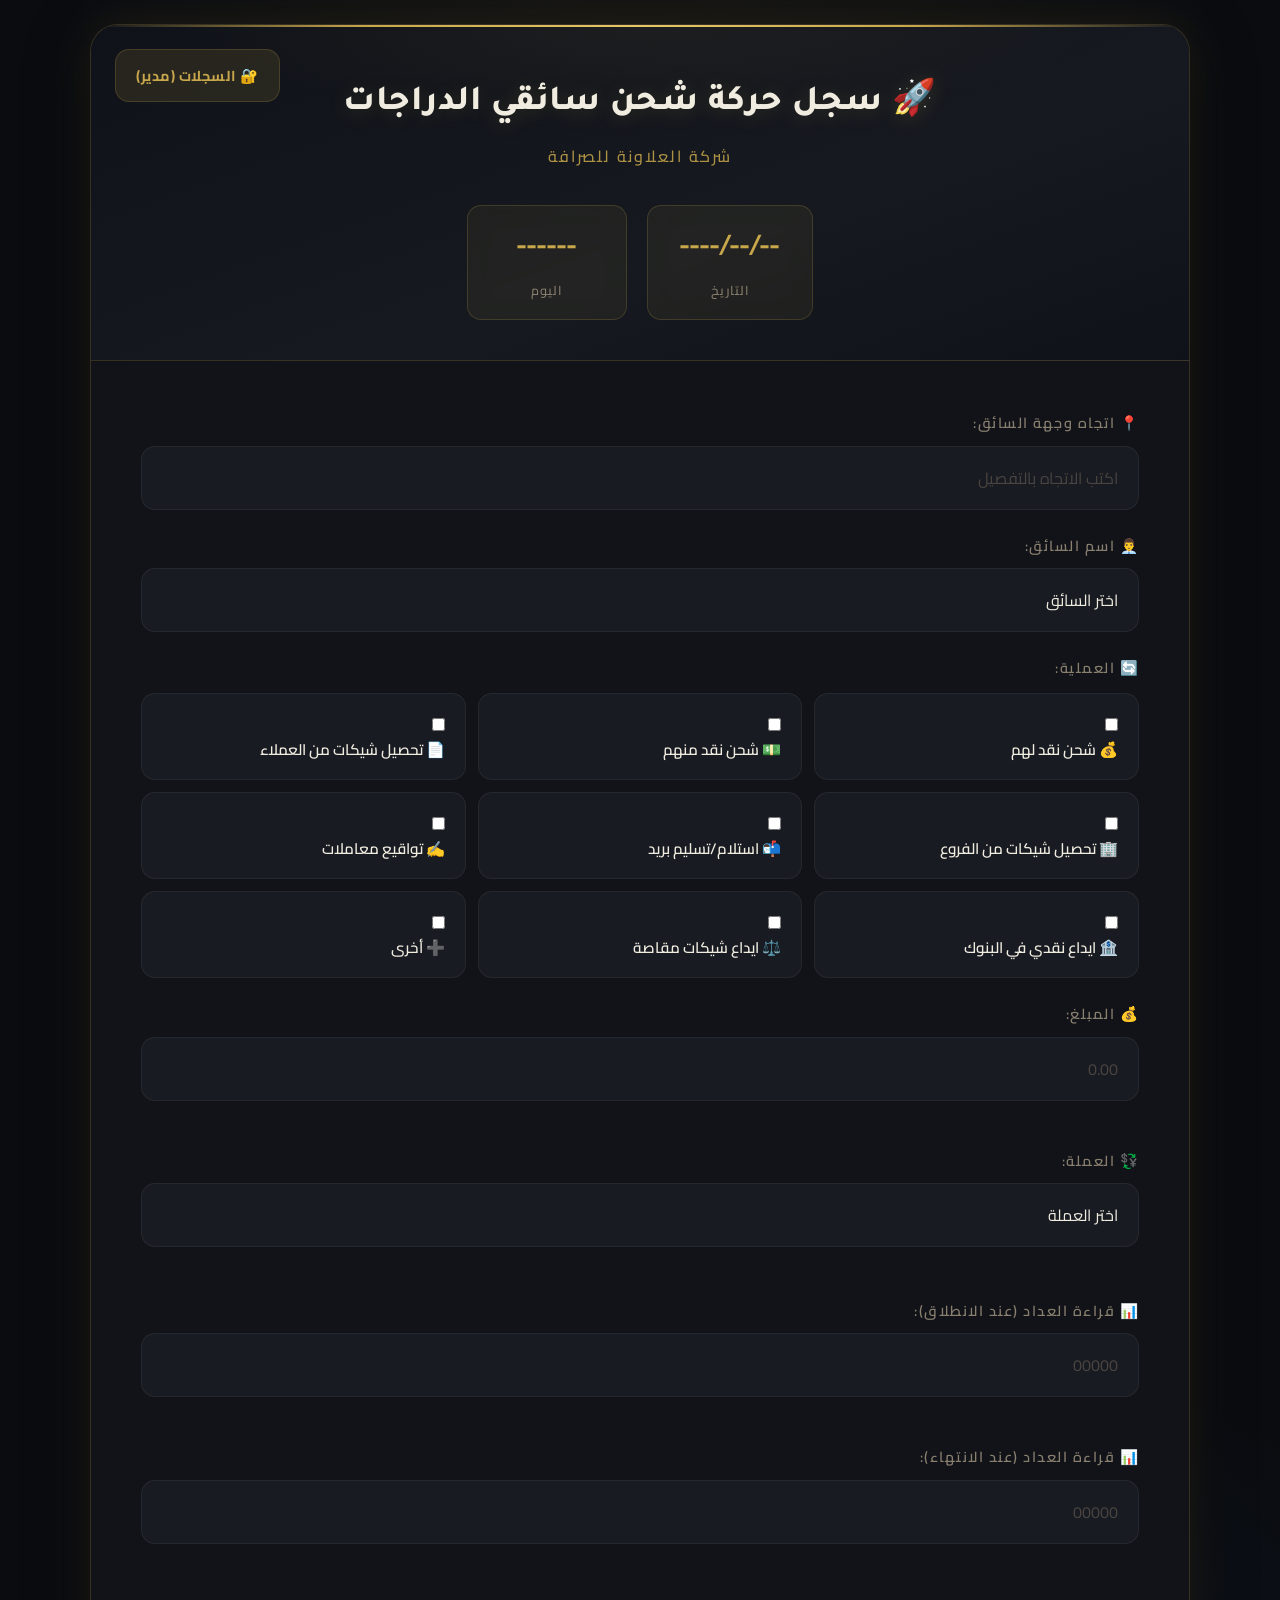
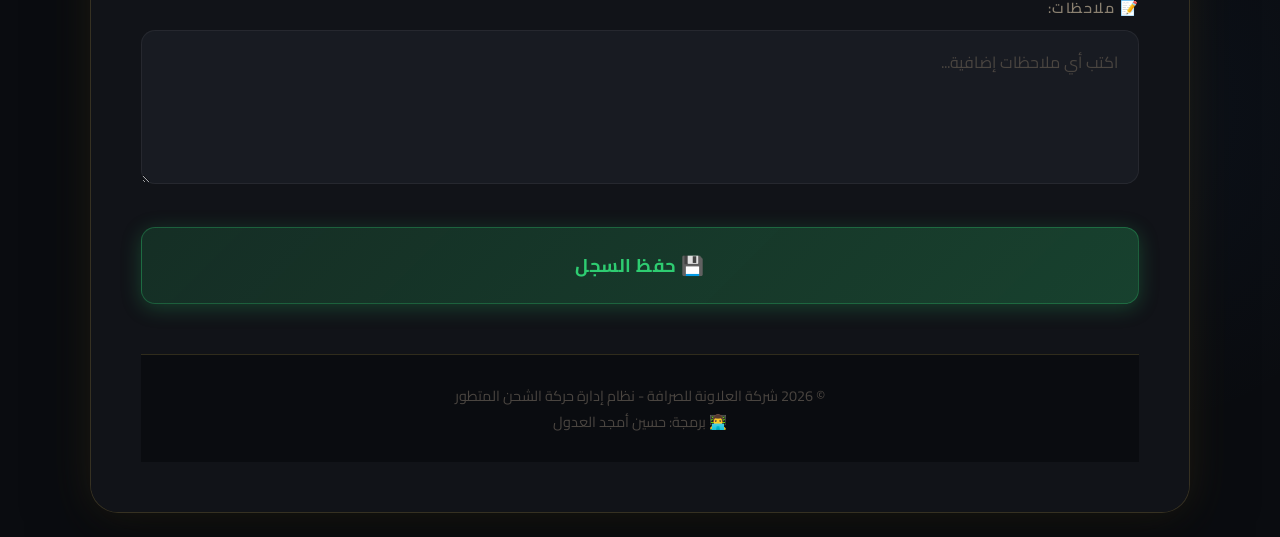
==== commit 15ce24c0: "Fix HTML formatting and structure" ====
--- a/index.html
+++ b/index.html
@@ -21,17 +21,17 @@
             <!-- عرض التاريخ واليوم -->
             <div class="stats">
                 <div class="stat-card">
-                    <div id="currentDate" class="stat-value">--/--/----</div>
+                    <span id="currentDate" class="stat-value">--/--/----</span>
                     <small>التاريخ</small>
                 </div>
                 <div class="stat-card">
-                    <div id="currentDay" class="stat-value">------</div>
+                    <span id="currentDay" class="stat-value">------</span>
                     <small>اليوم</small>
                 </div>
             </div>
         </div>
 
-        <!-- منطقة السجلات (مخفية) -->
+        <!-- منطقة السجلات (مخفية افتراضياً) -->
         <div id="recordsSection" class="records-section" style="display: none;">
             <div class="records-header">
                 <h3>📋 جميع السجلات</h3>
@@ -186,5 +186,4 @@
 
     <script src="script.js"></script>
 </body>
-                        </html>
-                
+</html>
--- a/style.css
+++ b/style.css
@@ -79,6 +79,7 @@
     height: 2px;
     background: linear-gradient(90deg, transparent, var(--gold), var(--gold-light), var(--gold), transparent);
     animation: shimmer 3s ease-in-out infinite;
+    z-index: 0;
 }
 
 @keyframes shimmer {
@@ -92,6 +93,7 @@
     inset: 0;
     background: radial-gradient(ellipse 60% 40% at 50% 0%, rgba(201,168,76,0.06) 0%, transparent 70%);
     pointer-events: none;
+    z-index: 0;
 }
 
 .header h1 {
@@ -102,7 +104,7 @@
     letter-spacing: 0.5px;
     margin-bottom: 8px;
     position: relative;
-    z-index: 1;
+    z-index: 2;
     text-shadow: 0 2px 20px rgba(201,168,76,0.2);
 }
 
@@ -113,9 +115,10 @@
     letter-spacing: 2px;
     text-transform: uppercase;
     position: relative;
-    z-index: 1;
+    z-index: 2;
     opacity: 0.85;
-        }
+}
+
 /* زر السجلات */
 .records-toggle {
     position: absolute;
@@ -134,7 +137,7 @@
     margin-top: 35px;
     flex-wrap: wrap;
     position: relative;
-    z-index: 1;
+    z-index: 2;
 }
 
 .stat-card {
@@ -143,18 +146,13 @@
     padding: 18px 32px;
     border-radius: var(--radius-md);
     text-align: center;
-    min-width: 150px;
+    min-width: 160px;
     backdrop-filter: blur(10px);
     transition: all 0.3s ease;
-    position: relative;
-    overflow: hidden;
-}
-
-.stat-card::before {
-    content: '';
-    position: absolute;
-    inset: 0;
-    background: linear-gradient(135deg, rgba(201,168,76,0.04) 0%, transparent 60%);
+    /* ✅ إصلاح: position static حتى لا يتعارض مع ::before في البطاقة */
+    position: relative;
+    z-index: 2;
+    overflow: visible;
 }
 
 .stat-card:hover {
@@ -163,15 +161,20 @@
     box-shadow: 0 10px 30px rgba(201,168,76,0.1);
 }
 
-/* ✅ إصلاح: النص يظهر بوضوح بدون شفافية */
+/* ✅ إصلاح رئيسي: النص يظهر فوق أي طبقة خلفية */
 .stat-value {
     font-family: 'Tajawal', sans-serif;
     font-size: 1.9em;
     font-weight: 700;
-    color: var(--gold);
+    /* ✅ لون صريح بدون أي opacity */
+    color: #c9a84c;
     margin-bottom: 4px;
     min-height: 1.2em;
     letter-spacing: 1px;
+    /* ✅ z-index عالي ليظهر فوق الطبقات الزخرفية */
+    position: relative;
+    z-index: 5;
+    display: block;
 }
 
 .stat-card small {
@@ -180,6 +183,9 @@
     font-weight: 500;
     letter-spacing: 1px;
     text-transform: uppercase;
+    position: relative;
+    z-index: 5;
+    display: block;
 }
 
 /* ═══════════════════════════════════════
@@ -234,8 +240,9 @@
     border-right-color: var(--gold-light);
     transform: translateX(-4px);
     box-shadow: 0 8px 24px rgba(0,0,0,0.3);
-    }
-       * ═══════════════════════════════════════
+}
+
+/* ═══════════════════════════════════════
    FORM CONTAINER
 ═══════════════════════════════════════ */
 .form-container {
@@ -353,14 +360,94 @@
 
 .checkbox-item.selected::before {
     height: 100%;
-    }
-        box-shadow: 0 4px 20px rgba(46,204,113,0.25);
+}
+
+.checkbox-item input[type="checkbox"] {
+    width: auto;
+    margin-left: 10px;
+    accent-color: var(--gold);
+    cursor: pointer;
+    padding: 0;
+    border: none;
+    background: none;
+    vertical-align: middle;
+}
+
+.checkbox-item label {
+    cursor: pointer;
+    color: var(--text-primary);
+    font-size: 0.95em;
+    margin-bottom: 0;
+    letter-spacing: 0;
+    text-transform: none;
+    vertical-align: middle;
+}
+
+/* ═══════════════════════════════════════
+   SUCCESS MESSAGE
+═══════════════════════════════════════ */
+.success-message {
+    background: rgba(46, 204, 113, 0.1);
+    border: 1px solid rgba(46, 204, 113, 0.3);
+    color: var(--green-accent);
+    padding: 24px;
+    border-radius: var(--radius-md);
+    margin-bottom: 30px;
+    text-align: center;
+    font-size: 1.1em;
+    font-weight: 600;
+    animation: fadeUp 0.4s ease-out;
+}
+
+/* ═══════════════════════════════════════
+   DISTANCE DISPLAY
+═══════════════════════════════════════ */
+.distance-display {
+    background: rgba(58, 123, 213, 0.1);
+    border: 1px solid rgba(58, 123, 213, 0.25);
+    color: #6fa8e8;
+    padding: 16px 24px;
+    border-radius: var(--radius-md);
+    margin-bottom: 24px;
+    font-weight: 600;
+    text-align: center;
+    font-size: 1.05em;
+}
+
+/* ═══════════════════════════════════════
+   BUTTONS
+═══════════════════════════════════════ */
+.btn {
+    padding: 14px 28px;
+    border: none;
+    border-radius: var(--radius-md);
+    font-size: 1em;
+    font-weight: 700;
+    cursor: pointer;
+    transition: all 0.3s ease;
+    font-family: 'Cairo', sans-serif;
+    letter-spacing: 0.5px;
+    display: inline-flex;
+    align-items: center;
+    justify-content: center;
+    gap: 8px;
+}
+
+.btn-success {
+    background: linear-gradient(135deg, rgba(46,204,113,0.15), rgba(46,204,113,0.25));
+    color: var(--green-accent);
+    width: 100%;
+    padding: 20px;
+    font-size: 1.15em;
+    margin-top: 10px;
+    box-shadow: 0 4px 20px rgba(46,204,113,0.25);
     border: 1px solid rgba(46,204,113,0.3);
 }
 
 .btn-success:hover {
     transform: translateY(-2px);
     box-shadow: 0 8px 30px rgba(46,204,113,0.35);
+    background: linear-gradient(135deg, rgba(46,204,113,0.22), rgba(46,204,113,0.35));
 }
 
 .btn-primary {
@@ -502,7 +589,8 @@
 .password-buttons .btn {
     flex: 1;
     min-width: 130px;
-    }
+}
+
 /* ═══════════════════════════════════════
    FOOTER
 ═══════════════════════════════════════ */
@@ -595,4 +683,15 @@
         padding-left: 40px;
         font-size: 1.1em;
     }
+}
+
+/* ═══════════════════════════════════════
+   PRINT
+═══════════════════════════════════════ */
+@media print {
+    body { background: white; color: black; padding: 0; }
+    .header::before, .header::after { display: none; }
+    .btn, .records-toggle, #passwordScreen { display: none !important; }
+    .container { box-shadow: none; border: none; }
     }
+        
